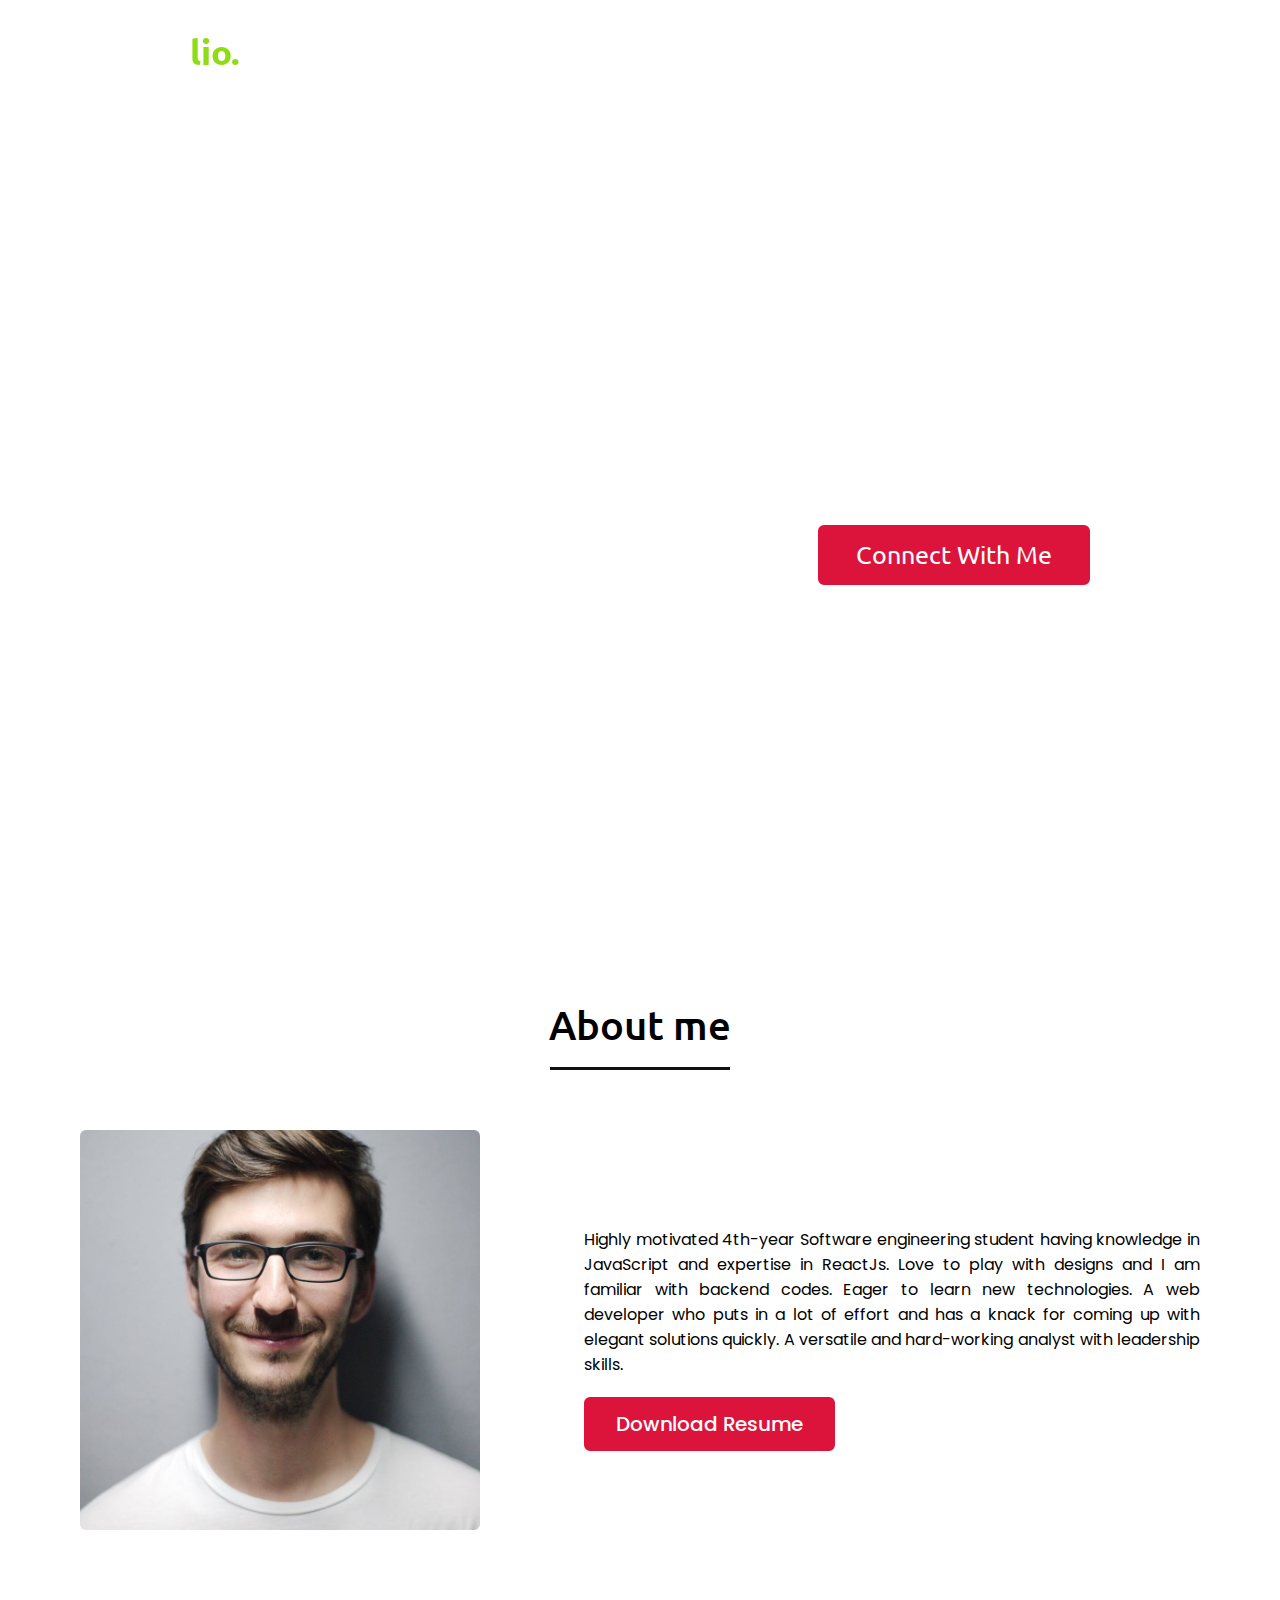
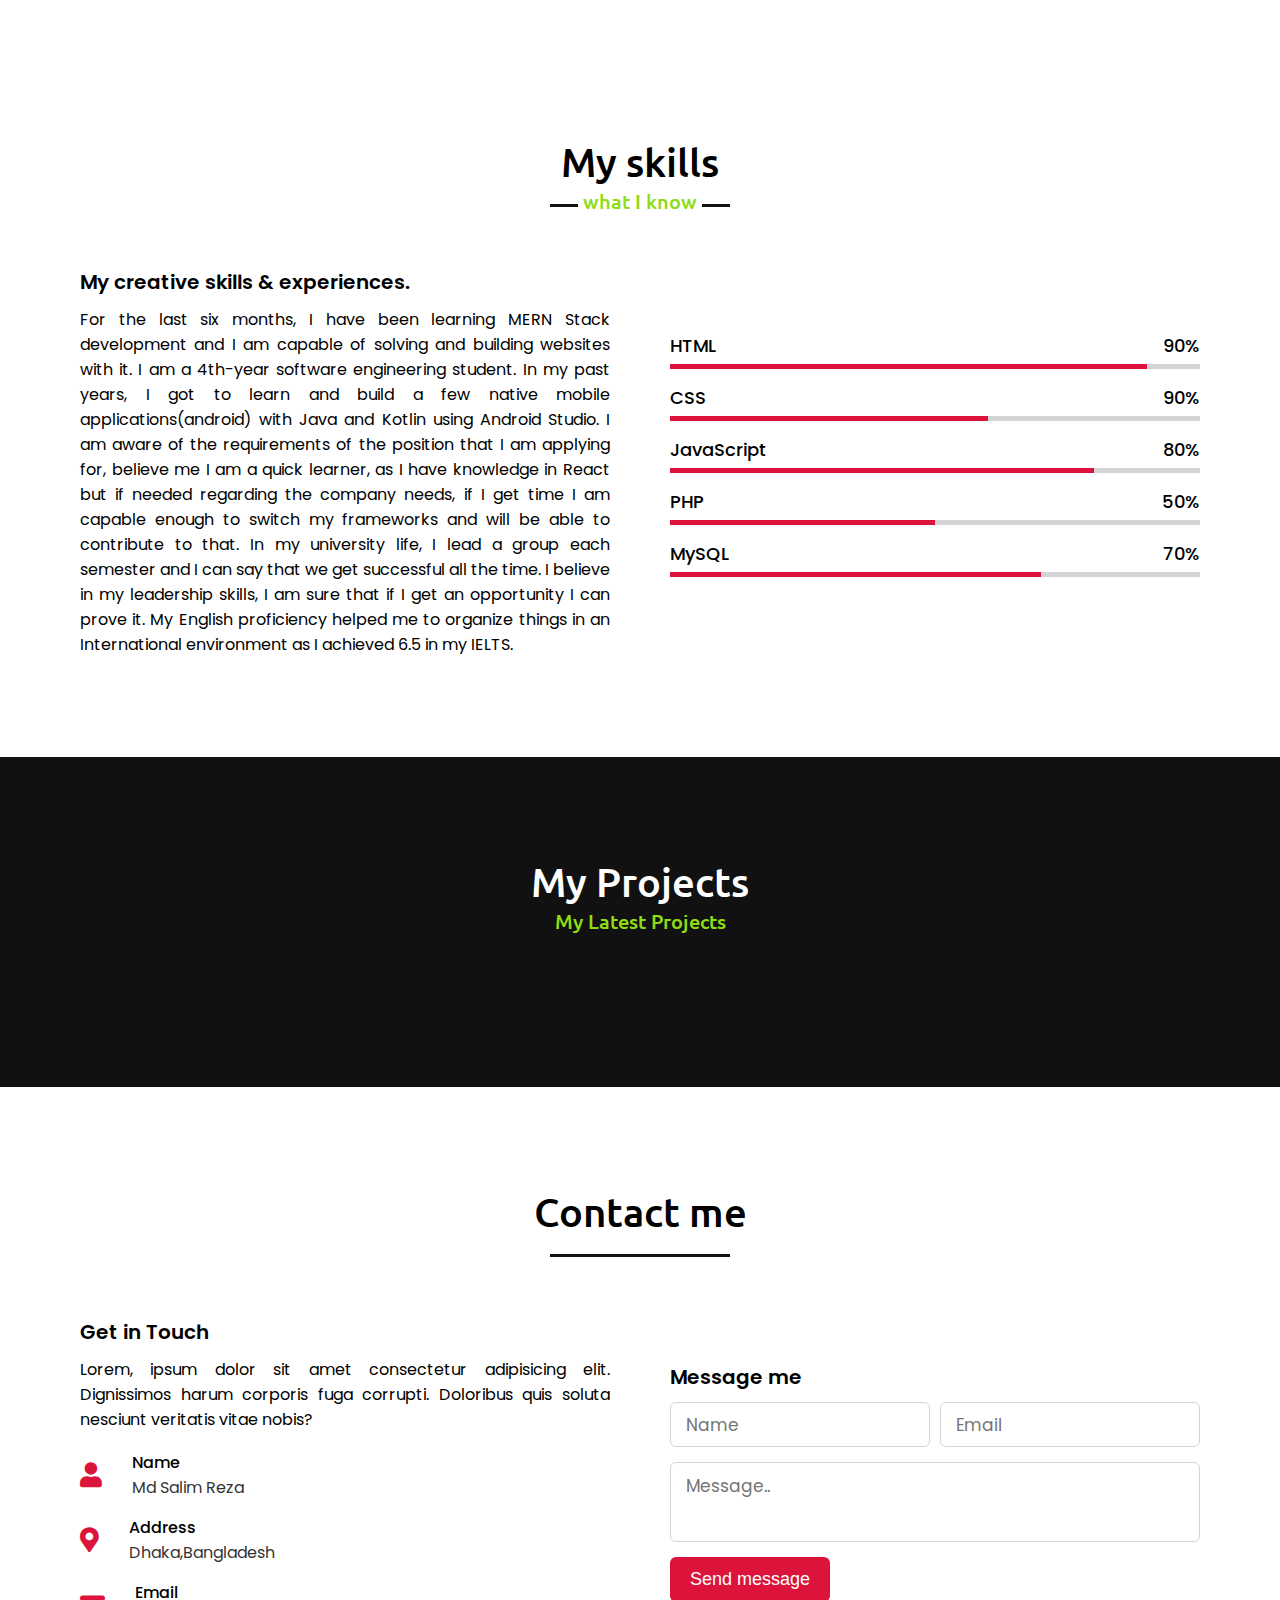
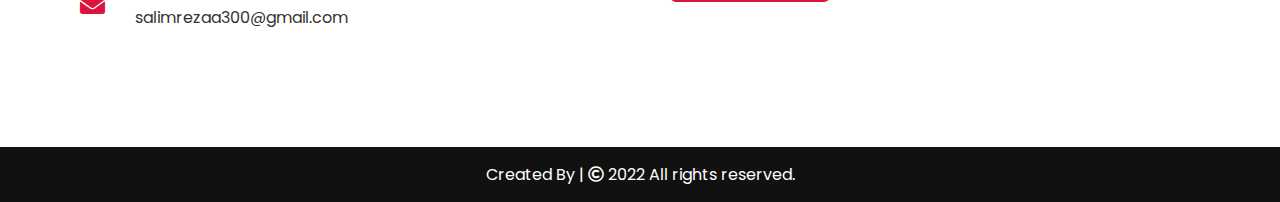
==== index.html @ 5f191856 "first commit" ====
<!DOCTYPE html>
<!-- Created By CodingNepal -->
<html lang="en">

<head>
    <meta charset="UTF-8">
    <meta name="viewport" content="width=device-width, initial-scale=1.0">
    <title>Portfolio Website</title>
    <link rel="stylesheet" href="style.css">
    <link rel="stylesheet" href="https://cdnjs.cloudflare.com/ajax/libs/font-awesome/5.15.3/css/all.min.css" />
    <script src="https://code.jquery.com/jquery-3.5.1.min.js"></script>
    <script src="https://cdnjs.cloudflare.com/ajax/libs/typed.js/2.0.11/typed.min.js"></script>
    <script src="https://cdnjs.cloudflare.com/ajax/libs/waypoints/4.0.1/jquery.waypoints.min.js"></script>
    <script src="https://cdnjs.cloudflare.com/ajax/libs/OwlCarousel2/2.3.4/owl.carousel.min.js"></script>
    <link rel="stylesheet"
        href="https://cdnjs.cloudflare.com/ajax/libs/OwlCarousel2/2.3.4/assets/owl.carousel.min.css" />


    <script type="text/javascript" src="https://cdn.jsdelivr.net/npm/@emailjs/browser@3/dist/email.min.js">
    </script>
    <script type="text/javascript">
        (function () {
            emailjs.init("8E5yQSajdC8ZIu3g-");
        })();
    </script>
</head>

<body>
    <div class="scroll-up-btn">
        <i class="fas fa-angle-up"></i>
    </div>
    <nav class="navbar">
        <div class="max-width">
            <div class="logo"><a href="#">Portfo<span>lio.</span></a></div>
            <ul class="menu">
                <li><a href="#home" class="menu-btn">Home</a></li>
                <li><a href="#about" class="menu-btn">About</a></li>
                <li><a href="#skills" class="menu-btn">Skills</a></li>
                <li><a href="#projects" class="menu-btn">Projects</a></li>
                <li><a href="#contact" class="menu-btn">Contact</a></li>
            </ul>
            <div class="menu-btn">
                <i class="fas fa-bars"></i>
            </div>
        </div>
    </nav>

    <!-- home section start -->
    <section class="home" id="home">
        <div class="max-width">
            <div class="home-content">
                <div class="text-1">Hello, my name is</div>
                <div class="text-2">Salim Reza</div>
                <div class="text-3">And I'm a <span class="typing"></span></div>
                <a href="https://www.linkedin.com/in/salim-reza--/" target="_blank">Connect With Me</a>
            </div>
        </div>
    </section>

    <!-- about section start -->
    <section class="about" id="about">
        <div class="max-width">
            <h2 class="title">About me</h2>
            <div class="about-content">
                <div class="column left">
                    <img src="images/profile-1.jpeg" alt="">
                </div>
                <div class="column right">
                    <div class="text"> <span class="typing-2"></span></div>
                    <p>Highly motivated 4th-year Software engineering student having knowledge in JavaScript and
                        expertise in ReactJs. Love to play with designs and I am familiar with backend codes. Eager to
                        learn new technologies. A web developer who puts in a lot of effort and has a knack for coming
                        up with elegant solutions quickly. A versatile and hard-working analyst with leadership skills.
                    </p>

                    <a href="https://drive.google.com/file/d/19lby3thLHNfz9wlQ3Qf02inWQ-HS63yX/view?usp=share_link"
                        target="_blank">Download
                        Resume</a>
                </div>
            </div>
        </div>
    </section>



    <!-- skills section start -->
    <section class="skills" id="skills">
        <div class="max-width">
            <h2 class="title">My skills</h2>
            <div class="skills-content">
                <div class="column left">
                    <div class="text">My creative skills & experiences.</div>
                    <p>For the last six months, I have been learning MERN Stack development and I am capable of solving
                        and building websites with it. I am a 4th-year software engineering student. In my past years, I
                        got to learn and build a few native mobile applications(android) with Java and Kotlin using
                        Android Studio. I am aware of the requirements of the position that I am applying for, believe
                        me I am a quick learner, as I have knowledge in React but if needed regarding the company needs,
                        if I get time I am capable enough to switch my frameworks and will be able to contribute to
                        that. In my university life, I lead a group each semester and I can say that we get successful
                        all the time. I believe in my leadership skills, I am sure that if I get an opportunity I can
                        prove it. My English proficiency helped me to organize things in an International environment as
                        I achieved 6.5 in my IELTS.</p>
                    <!-- <a href="#">Read more</a> -->
                </div>
                <div class="column right">
                    <div class="bars">
                        <div class="info">
                            <span>HTML</span>
                            <span>90%</span>
                        </div>
                        <div class="line html"></div>
                    </div>
                    <div class="bars">
                        <div class="info">
                            <span>CSS</span>
                            <span>90%</span>
                        </div>
                        <div class="line css"></div>
                    </div>
                    <div class="bars">
                        <div class="info">
                            <span>JavaScript</span>
                            <span>80%</span>
                        </div>
                        <div class="line js"></div>
                    </div>
                    <div class="bars">
                        <div class="info">
                            <span>PHP</span>
                            <span>50%</span>
                        </div>
                        <div class="line php"></div>
                    </div>
                    <div class="bars">
                        <div class="info">
                            <span>MySQL</span>
                            <span>70%</span>
                        </div>
                        <div class="line mysql"></div>
                    </div>
                </div>
            </div>
        </div>
    </section>

    <!-- teams section start -->
    <section class="teams" id="projects">
        <div class="max-width">
            <h2 class="title">My Projects</h2>
            <div class="carousel owl-carousel">
                <div class="card">
                    <div class="box">
                        <img src="images/haamar.png" alt="">
                        <div class="text">HaaMarBike</div>
                        <a href="https://assignment12-9d6d1.web.app/" target="_blank">Live Link</a>
                        <a href="https://assignment12-9d6d1.web.app/" target="_blank">GitHub</a>
                    </div>
                </div>
                <div class="card">
                    <div class="box">
                        <img src="images/AEROLEARN.png" alt="">
                        <div class="text">AeroLearn</div>
                        <a href="https://assignment12-9d6d1.web.app/" target="_blank">Live Link</a>
                        <a href="https://assignment12-9d6d1.web.app/" target="_blank">GitHub</a>
                    </div>
                </div>
                <div class="card">
                    <div class="box">
                        <img src="images/exploria.png" alt="">
                        <div class="text">Exploria </div>
                        <a href="https://assignment12-9d6d1.web.app/" target="_blank">Live Link</a>
                        <a href="https://assignment12-9d6d1.web.app/" target="_blank">GitHub</a>
                    </div>
                </div>
                <div class="card">
                    <div class="box">
                        <img src="images/haamar.png" alt="">
                        <div class="text">HaaMarBike</div>
                        <a href="https://assignment12-9d6d1.web.app/" target="_blank">Live Link</a>
                        <a href="https://assignment12-9d6d1.web.app/" target="_blank">GitHub</a>
                    </div>
                </div>
                <div class="card">
                    <div class="box">
                        <img src="images/haamar.png" alt="">
                        <div class="text">HaaMarBike</div>
                        <a href="https://assignment12-9d6d1.web.app/" target="_blank">Live Link</a>
                        <a href="https://assignment12-9d6d1.web.app/" target="_blank">GitHub</a>
                    </div>
                </div>
            </div>
        </div>
    </section>

    <!-- contact section start -->
    <section class="contact" id="contact">
        <div class="max-width">
            <h2 class="title">Contact me</h2>
            <div class="contact-content">
                <div class="column left">
                    <div class="text">Get in Touch</div>
                    <p>Lorem, ipsum dolor sit amet consectetur adipisicing elit. Dignissimos harum corporis fuga
                        corrupti. Doloribus quis soluta nesciunt veritatis vitae nobis?</p>
                    <div class="icons">
                        <div class="row">
                            <i class="fas fa-user"></i>
                            <div class="info">
                                <div class="head">Name</div>
                                <div class="sub-title">Md Salim Reza</div>
                            </div>
                        </div>
                        <div class="row">
                            <i class="fas fa-map-marker-alt"></i>
                            <div class="info">
                                <div class="head">Address</div>
                                <div class="sub-title">Dhaka,Bangladesh</div>
                            </div>
                        </div>
                        <div class="row">
                            <i class="fas fa-envelope"></i>
                            <div class="info">
                                <div class="head">Email</div>
                                <div class="sub-title">salimrezaa300@gmail.com</div>
                            </div>
                        </div>
                    </div>
                </div>
                <div class="column right">
                    <div class="text">Message me</div>
                    <form onsubmit="sendMail()" action="">
                        <div class="fields">
                            <div class="field name">
                                <input type="text" placeholder="Name" required id="name">
                            </div>
                            <div class="field email">
                                <input type="email" placeholder="Email" required id="email">
                            </div>
                        </div>

                        <div class="field textarea">
                            <textarea cols="30" rows="10" placeholder="Message.." required id="message"></textarea>
                        </div>
                        <div class="button-area">
                            <button type="submit">Send message</button>
                        </div>
                    </form>
                </div>
            </div>
        </div>
    </section>

    <!-- footer section start -->
    <footer>
        <span>Created By | <span class="far fa-copyright"></span> 2022 All
            rights reserved.</span>
    </footer>

    <script src="script.js"></script>



    </script>
</body>

</html>
---- style.css ----
/*  import google fonts */
@import url('https://fonts.googleapis.com/css2?family=Poppins:wght@400;500;600;700&family=Ubuntu:wght@400;500;700&display=swap');

* {
    margin: 0;
    padding: 0;
    box-sizing: border-box;
    text-decoration: none;
}

html {
    scroll-behavior: smooth;
}

/* custom scroll bar */
::-webkit-scrollbar {
    width: 10px;
}

::-webkit-scrollbar-track {
    background: #f1f1f1;
}

::-webkit-scrollbar-thumb {
    background: #888;
}

::-webkit-scrollbar-thumb:hover {
    background: #555;
}

/* all similar content styling codes */
section {
    padding: 100px 0;
}

.max-width {
    max-width: 1300px;
    padding: 0 80px;
    margin: auto;
}

.about,
.services,
.skills,
.teams,
.contact,
footer {
    font-family: 'Poppins', sans-serif;
}

.about .about-content,
.services .serv-content,
.skills .skills-content,
.contact .contact-content {
    display: flex;
    flex-wrap: wrap;
    align-items: center;
    justify-content: space-between;
}

section .title {
    position: relative;
    text-align: center;
    font-size: 40px;
    font-weight: 500;
    margin-bottom: 60px;
    padding-bottom: 20px;
    font-family: 'Ubuntu', sans-serif;
}

section .title::before {
    content: "";
    position: absolute;
    bottom: 0px;
    left: 50%;
    width: 180px;
    height: 3px;
    background: #111;
    transform: translateX(-50%);
}

section .title::after {
    position: absolute;
    bottom: -8px;
    left: 50%;
    font-size: 20px;
    color: rgb(143, 220, 20);
    padding: 0 5px;
    background: #fff;
    transform: translateX(-50%);
}

/* navbar styling */
.navbar {
    position: fixed;
    width: 100%;
    z-index: 999;
    padding: 30px 0;
    font-family: 'Ubuntu', sans-serif;
    transition: all 0.3s ease;
}

.navbar.sticky {
    padding: 15px 0;
    background: crimson;
}

.navbar .max-width {
    display: flex;
    align-items: center;
    justify-content: space-between;
}

.navbar .logo a {
    color: #fff;
    font-size: 35px;
    font-weight: 600;
}

.navbar .logo a span {
    color: rgb(143, 220, 20);
    transition: all 0.3s ease;
}

.navbar.sticky .logo a span {
    color: #fff;
}

.navbar .menu li {
    list-style: none;
    display: inline-block;
}

.navbar .menu li a {
    display: block;
    color: #fff;
    font-size: 18px;
    font-weight: 500;
    margin-left: 25px;
    transition: color 0.3s ease;
}

.navbar .menu li a:hover {
    color: crimson;
}

.navbar.sticky .menu li a:hover {
    color: #fff;
}

/* menu btn styling */
.menu-btn {
    color: #fff;
    font-size: 23px;
    cursor: pointer;
    display: none;
}

.scroll-up-btn {
    position: fixed;
    height: 45px;
    width: 42px;
    background: rgb(143, 220, 20);
    right: 30px;
    bottom: 10px;
    text-align: center;
    line-height: 45px;
    color: #fff;
    z-index: 9999;
    font-size: 30px;
    border-radius: 6px;
    border-bottom-width: 2px;
    cursor: pointer;
    opacity: 0;
    pointer-events: none;
    transition: all 0.3s ease;
}

.scroll-up-btn.show {
    bottom: 30px;
    opacity: 1;
    pointer-events: auto;
}

.scroll-up-btn:hover {
    filter: brightness(90%);
}


/* home section styling */
.home {
    display: flex;
    background: url("images/header.png") no-repeat center;
    height: 100vh;
    color: #fff;
    min-height: 500px;
    background-size: cover;
    background-attachment: fixed;
    font-family: 'Ubuntu', sans-serif;
}

.home .max-width {
    width: 100%;
    display: flex;
    justify-content: end;
}

.home .max-width .row {
    margin-right: 0;
}

.home .home-content .text-1 {
    font-size: 27px;
}

.home .home-content .text-2 {
    font-size: 75px;
    font-weight: 600;
    margin-left: -3px;
}

.home .home-content .text-3 {
    font-size: 40px;
    margin: 5px 0;
}

.home .home-content .text-3 span {
    color: rgb(143, 220, 20);
    font-weight: 500;
}

.home .home-content a {
    display: inline-block;
    background: crimson;
    color: #fff;
    font-size: 25px;
    padding: 12px 36px;
    margin-top: 20px;
    font-weight: 400;
    border-radius: 6px;
    border: 2px solid crimson;
    transition: all 0.3s ease;
}

.home .home-content a:hover {
    color: rgb(143, 220, 20);
    background: none;
}

/* about section styling */
.about .title::after {
    content: "";
}

.about .about-content .left {
    width: 45%;
}

.about .about-content .left img {
    height: 400px;
    width: 400px;
    object-fit: cover;
    border-radius: 6px;
}

.about .about-content .right {
    width: 55%;
}

.about .about-content .right .text {
    font-size: 25px;
    font-weight: 600;
    margin-bottom: 10px;
}

.about .about-content .right .text span {
    color: crimson;
}

.about .about-content .right p {
    text-align: justify;
}

.about .about-content .right a {
    display: inline-block;
    background: crimson;
    color: #fff;
    font-size: 20px;
    font-weight: 500;
    padding: 10px 30px;
    margin-top: 20px;
    border-radius: 6px;
    border: 2px solid crimson;
    transition: all 0.3s ease;
}

.about .about-content .right a:hover {
    color: crimson;
    background: none;
}

/* services section styling */
.services,
.teams {
    color: #fff;
    background: #111;
}

.services .title::before,
.teams .title::before {
    background: #fff;
}

.services .title::after,
.teams .title::after {
    background: #111;
    content: "what i provide";
}

.services .serv-content .card {
    width: calc(33% - 20px);
    background: #222;
    text-align: center;
    border-radius: 6px;
    padding: 50px 25px;
    cursor: pointer;
    transition: all 0.3s ease;
}

.services .serv-content .card:hover {
    background: crimson;
}

.services .serv-content .card .box {
    transition: all 0.3s ease;
}

.services .serv-content .card:hover .box {
    transform: scale(1.05);
}

.services .serv-content .card i {
    font-size: 50px;
    color: crimson;
    transition: color 0.3s ease;
}

.services .serv-content .card:hover i {
    color: #fff;
}

.services .serv-content .card .text {
    font-size: 25px;
    font-weight: 500;
    margin: 10px 0 7px 0;
}

/* skills section styling */

.skills .title::after {
    content: "what I know";
}

.skills .skills-content .column {
    width: calc(50% - 30px);
}

.skills .skills-content .left .text {
    font-size: 20px;
    font-weight: 600;
    margin-bottom: 10px;
}

.skills .skills-content .left p {
    text-align: justify;
}

.skills .skills-content .left a {
    display: inline-block;
    background: crimson;
    color: #fff;
    font-size: 18px;
    font-weight: 500;
    padding: 8px 16px;
    margin-top: 20px;
    border-radius: 6px;
    border: 2px solid crimson;
    transition: all 0.3s ease;
}

.skills .skills-content .left a:hover {
    color: crimson;
    background: none;
}

.skills .skills-content .right .bars {
    margin-bottom: 15px;
}

.skills .skills-content .right .info {
    display: flex;
    margin-bottom: 5px;
    align-items: center;
    justify-content: space-between;
}

.skills .skills-content .right span {
    font-weight: 500;
    font-size: 18px;
}

.skills .skills-content .right .line {
    height: 5px;
    width: 100%;
    background: lightgrey;
    position: relative;
}

.skills .skills-content .right .line::before {
    content: "";
    position: absolute;
    height: 100%;
    left: 0;
    top: 0;
    background: crimson;
}

.skills-content .right .html::before {
    width: 90%;
}

.skills-content .right .css::before {
    width: 60%;
}

.skills-content .right .js::before {
    width: 80%;
}

.skills-content .right .php::before {
    width: 50%;
}

.skills-content .right .mysql::before {
    width: 70%;
}

/* teams section styling */
.teams .title::after {
    content: "My Latest Projects";
}

.box a {
    text-decoration: none;
    font-size: 20px;
    color: rgb(143, 220, 20);
}

.teams .carousel .card {
    background: #222;
    border-radius: 6px;
    padding: 25px 35px;
    text-align: center;
    overflow: hidden;
    transition: all 0.3s ease;
}

.teams .carousel .card:hover {
    background: crimson;
}

.teams .carousel .card:hover a {
    color: white;
}

.teams .carousel .card .box {
    display: flex;
    flex-direction: column;
    align-items: center;
    justify-content: center;
    transition: all 0.3s ease;
}

.teams .carousel .card:hover .box {
    transform: scale(1.05);
}

.teams .carousel .card .text {
    font-size: 25px;
    font-weight: 500;
    margin: 10px 0 7px 0;
}

.teams .carousel .card img {
    height: 150px;
    width: 300px;
    object-fit: cover;
    border-radius: 0%;
    border: 5px solid crimson;
    transition: all 0.3s ease;
}

.teams .carousel .card:hover img {
    border-color: #fff;
}

.owl-dots {
    text-align: center;
    margin-top: 20px;
}

.owl-dot {
    height: 13px;
    width: 13px;
    margin: 0 5px;
    outline: none !important;
    border-radius: 50%;
    border: 2px solid crimson !important;
    transition: all 0.3s ease;
}

.owl-dot.active {
    width: 35px;
    border-radius: 14px;
}

.owl-dot.active,
.owl-dot:hover {
    background: crimson !important;
}

/* contact section styling */
.contact .title::after {
    content: "";
}

.contact .contact-content .column {
    width: calc(50% - 30px);
}

.contact .contact-content .text {
    font-size: 20px;
    font-weight: 600;
    margin-bottom: 10px;
}

.contact .contact-content .left p {
    text-align: justify;
}

.contact .contact-content .left .icons {
    margin: 10px 0;
}

.contact .contact-content .row {
    display: flex;
    height: 65px;
    align-items: center;
}

.contact .contact-content .row .info {
    margin-left: 30px;
}

.contact .contact-content .row i {
    font-size: 25px;
    color: crimson;
}

.contact .contact-content .info .head {
    font-weight: 500;
}

.contact .contact-content .info .sub-title {
    color: #333;
}

.contact .right form .fields {
    display: flex;
}

.contact .right form .field,
.contact .right form .fields .field {
    height: 45px;
    width: 100%;
    margin-bottom: 15px;
}

.contact .right form .textarea {
    height: 80px;
    width: 100%;
}

.contact .right form .name {
    margin-right: 10px;
}

.contact .right form .field input,
.contact .right form .textarea textarea {
    height: 100%;
    width: 100%;
    border: 1px solid lightgrey;
    border-radius: 6px;
    outline: none;
    padding: 0 15px;
    font-size: 17px;
    font-family: 'Poppins', sans-serif;
    transition: all 0.3s ease;
}

.contact .right form .field input:focus,
.contact .right form .textarea textarea:focus {
    border-color: #b3b3b3;
}

.contact .right form .textarea textarea {
    padding-top: 10px;
    resize: none;
}

.contact .right form .button-area {
    display: flex;
    align-items: center;
}

.right form .button-area button {
    color: #fff;
    display: block;
    width: 160px !important;
    height: 45px;
    outline: none;
    font-size: 18px;
    font-weight: 500;
    border-radius: 6px;
    cursor: pointer;
    flex-wrap: nowrap;
    background: crimson;
    border: 2px solid crimson;
    transition: all 0.3s ease;
}

.right form .button-area button:hover {
    color: crimson;
    background: none;
}

/* footer section styling */
footer {
    background: #111;
    padding: 15px 23px;
    color: #fff;
    text-align: center;
}

footer span a {
    color: crimson;
    text-decoration: none;
}

footer span a:hover {
    text-decoration: underline;
}


/* responsive media query start */
@media (max-width: 1104px) {
    .about .about-content .left img {
        height: 350px;
        width: 350px;
    }
}

@media (max-width: 991px) {
    .max-width {
        padding: 0 50px;
    }
}

@media (max-width: 947px) {
    .menu-btn {
        display: block;
        z-index: 999;
    }

    .menu-btn i.active:before {
        content: "\f00d";
    }

    .navbar .menu {
        position: fixed;
        height: 100vh;
        width: 100%;
        left: -100%;
        top: 0;
        background: #111;
        text-align: center;
        padding-top: 80px;
        transition: all 0.3s ease;
    }

    .navbar .menu.active {
        left: 0;
    }

    .navbar .menu li {
        display: block;
    }

    .navbar .menu li a {
        display: inline-block;
        margin: 20px 0;
        font-size: 25px;
    }

    .home .home-content .text-2 {
        font-size: 70px;
    }

    .home .home-content .text-3 {
        font-size: 35px;
    }

    .home .home-content a {
        font-size: 23px;
        padding: 10px 30px;
    }

    .max-width {
        max-width: 930px;
    }

    .about .about-content .column {
        width: 100%;
    }

    .about .about-content .left {
        display: flex;
        justify-content: center;
        margin: 0 auto 60px;
    }

    .about .about-content .right {
        flex: 100%;
    }

    .services .serv-content .card {
        width: calc(50% - 10px);
        margin-bottom: 20px;
    }

    .skills .skills-content .column,
    .contact .contact-content .column {
        width: 100%;
        margin-bottom: 35px;
    }
}

@media (max-width: 690px) {
    .max-width {
        padding: 0 23px;
    }

    .home .home-content .text-2 {
        font-size: 60px;
    }

    .home .home-content .text-3 {
        font-size: 32px;
    }

    .home .home-content a {
        font-size: 20px;
    }

    .services .serv-content .card {
        width: 100%;
    }
}

@media (max-width: 500px) {
    .home .home-content .text-2 {
        font-size: 50px;
    }

    .home .home-content .text-3 {
        font-size: 27px;
    }

    .about .about-content .right .text,
    .skills .skills-content .left .text {
        font-size: 19px;
    }

    .contact .right form .fields {
        flex-direction: column;
    }

    .contact .right form .name,
    .contact .right form .email {
        margin: 0;
    }

    .right form .error-box {
        width: 150px;
    }

    .scroll-up-btn {
        right: 15px;
        bottom: 15px;
        height: 38px;
        width: 35px;
        font-size: 23px;
        line-height: 38px;
    }
}
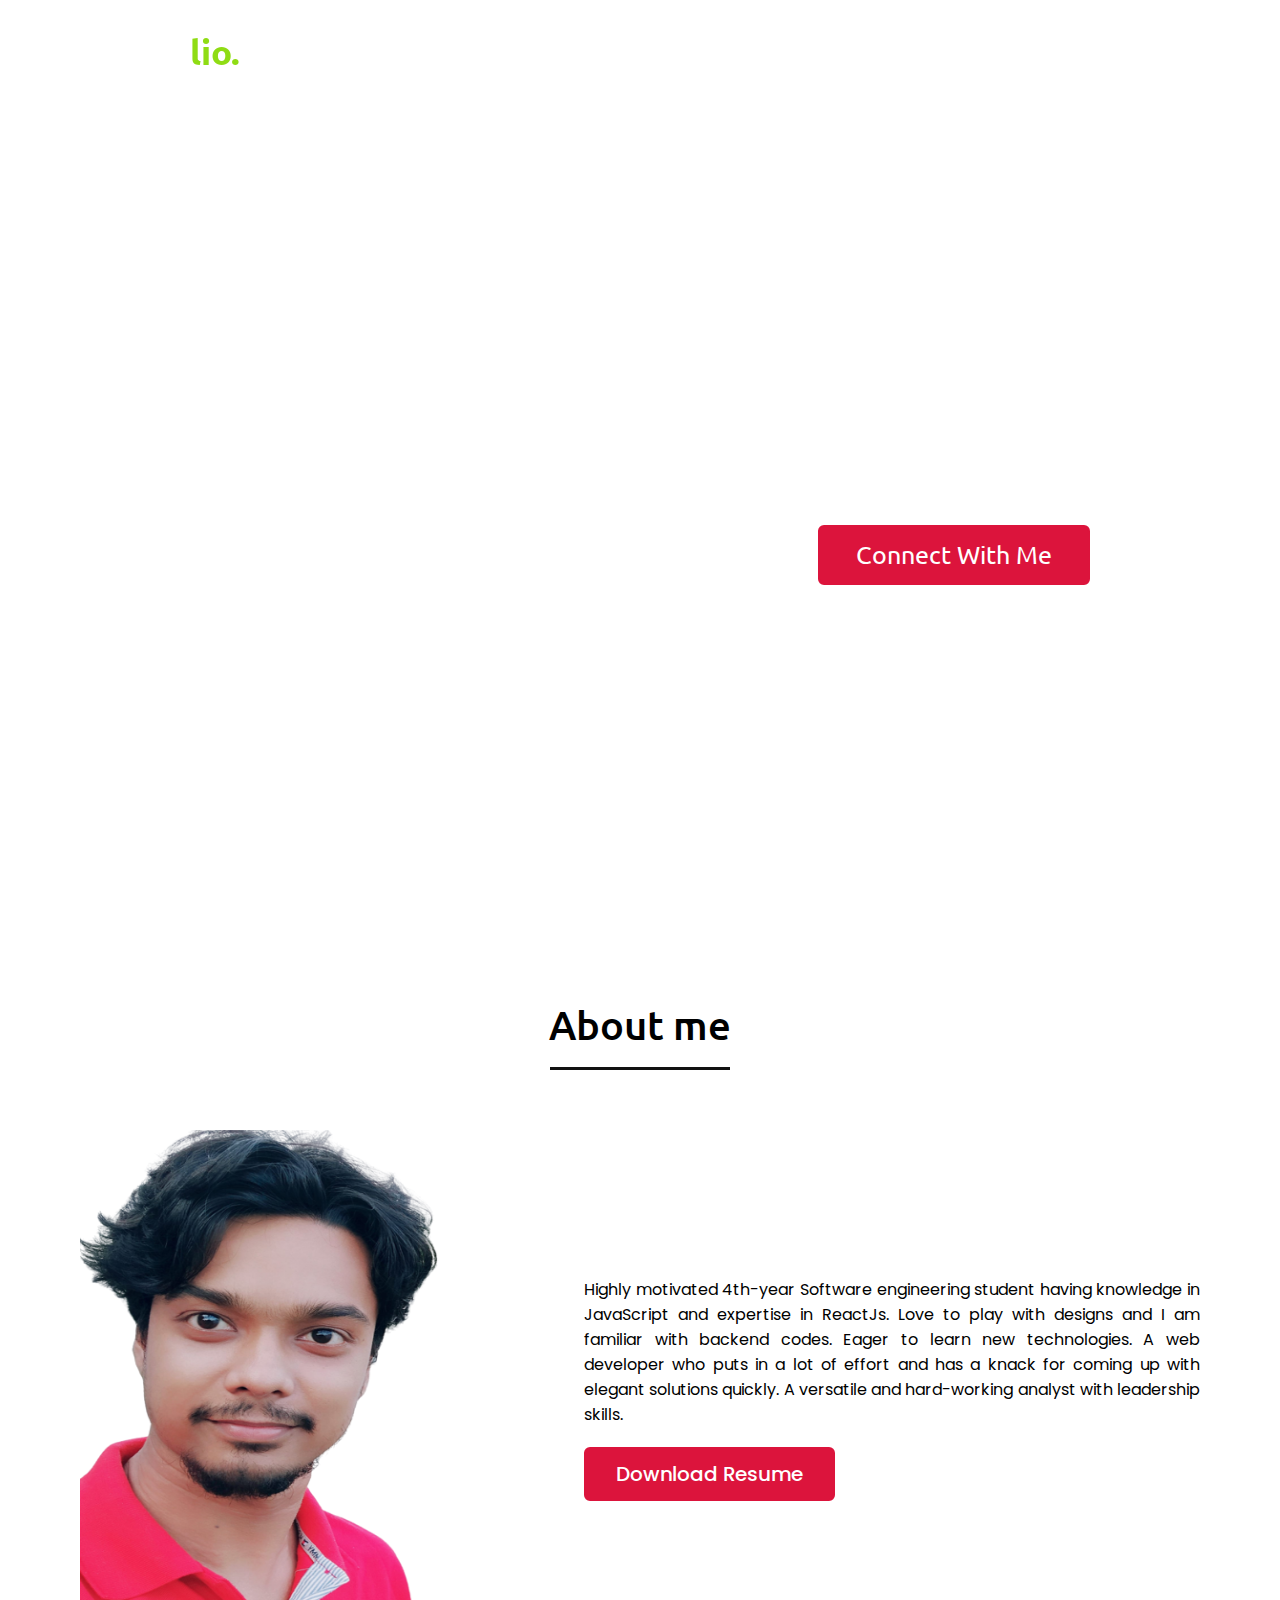
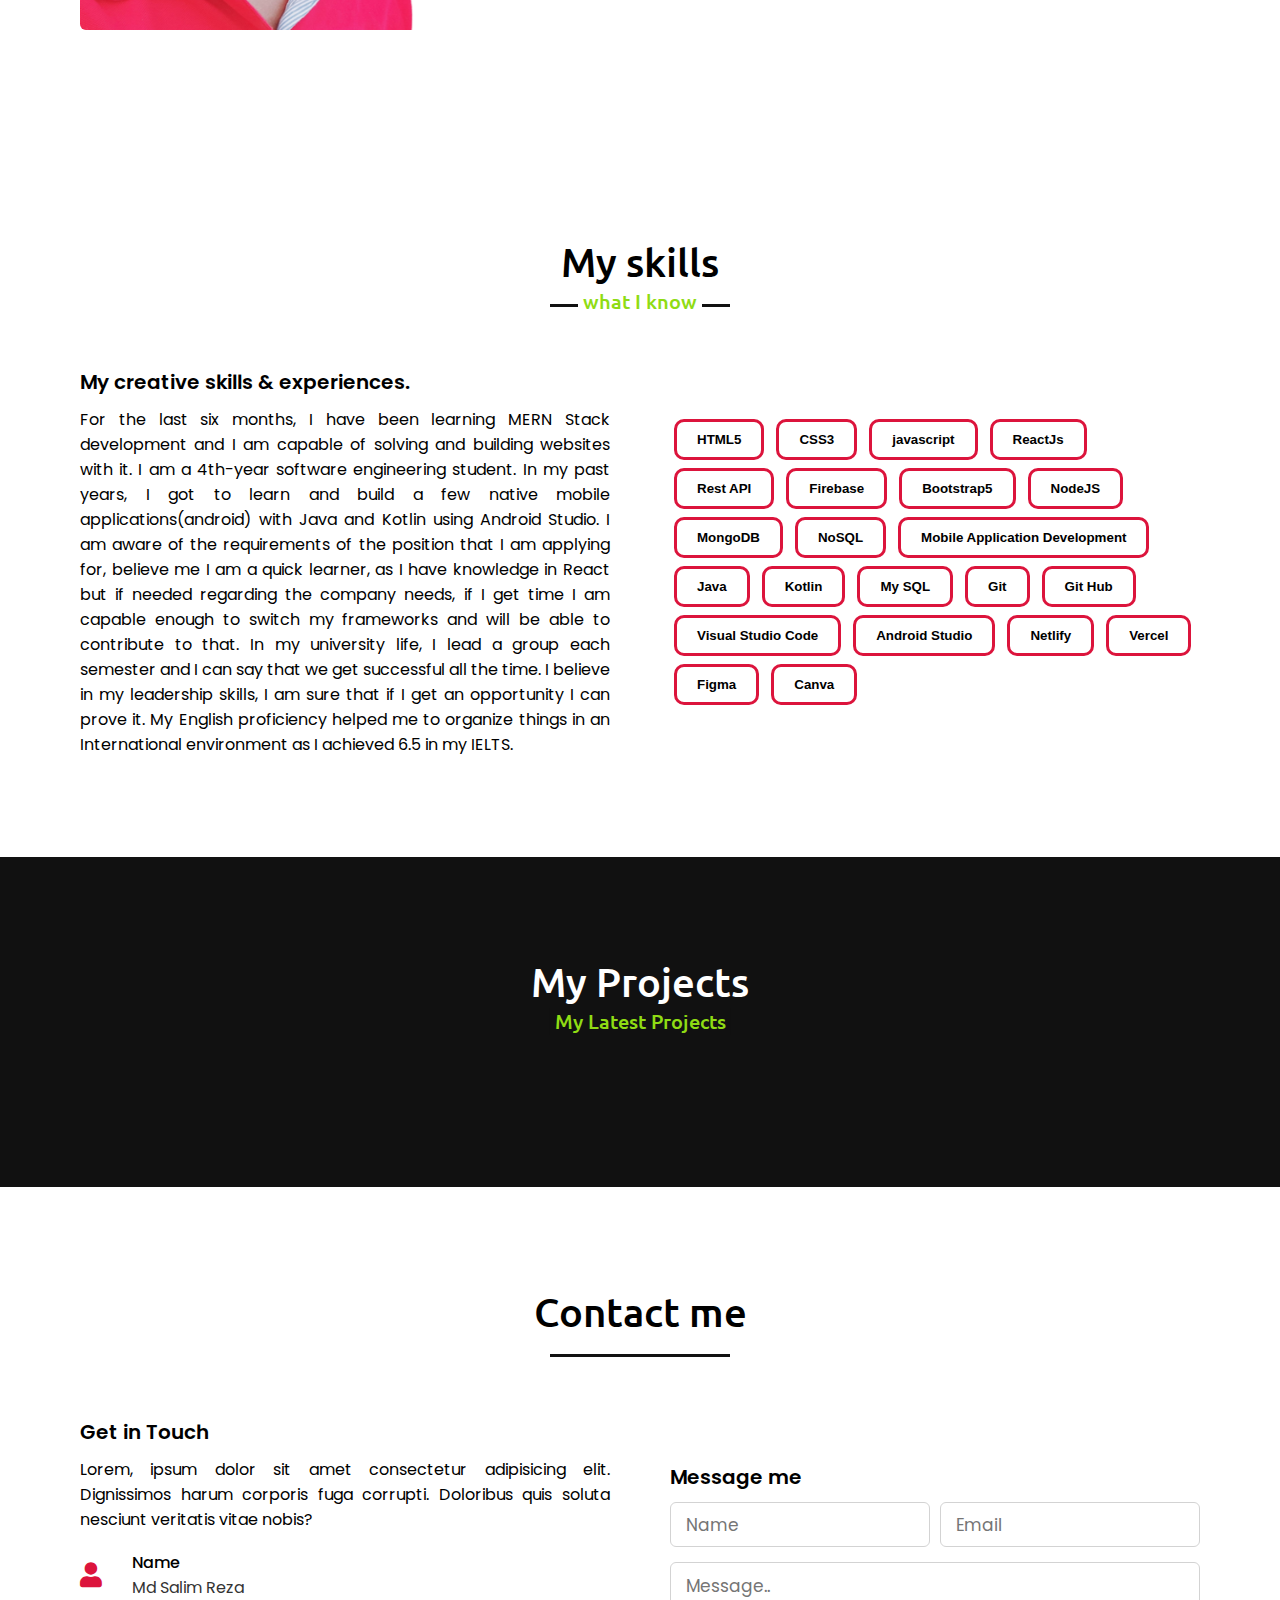
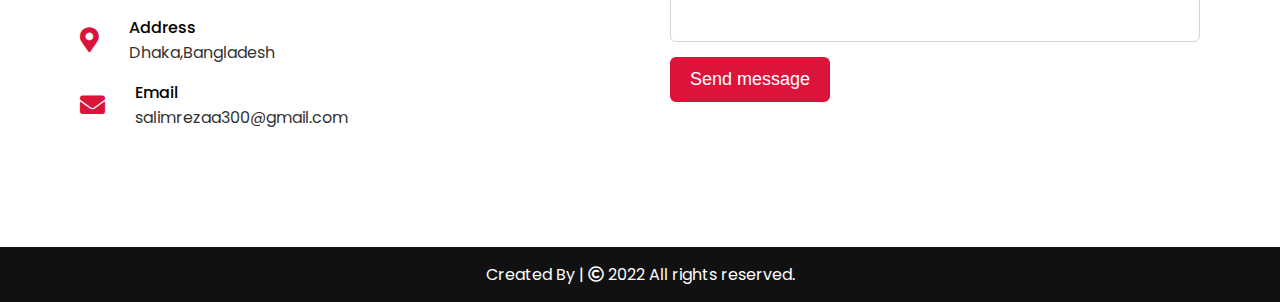
==== commit 29f28a68: "done for today" ====
--- a/index.html
+++ b/index.html
@@ -16,6 +16,12 @@
         href="https://cdnjs.cloudflare.com/ajax/libs/OwlCarousel2/2.3.4/assets/owl.carousel.min.css" />
 
 
+
+
+    <!-- <link href="https://cdn.jsdelivr.net/npm/daisyui@2.43.0/dist/full.css" rel="stylesheet" type="text/css" />
+    <script src="https://cdn.tailwindcss.com"></script> -->
+
+
     <script type="text/javascript" src="https://cdn.jsdelivr.net/npm/@emailjs/browser@3/dist/email.min.js">
     </script>
     <script type="text/javascript">
@@ -30,10 +36,10 @@
         <i class="fas fa-angle-up"></i>
     </div>
     <nav class="navbar">
-        <div class="max-width">
+        <div class="max-width ">
             <div class="logo"><a href="#">Portfo<span>lio.</span></a></div>
             <ul class="menu">
-                <li><a href="#home" class="menu-btn">Home</a></li>
+                <li><a href=" #home" class="menu-btn">Home</a></li>
                 <li><a href="#about" class="menu-btn">About</a></li>
                 <li><a href="#skills" class="menu-btn">Skills</a></li>
                 <li><a href="#projects" class="menu-btn">Projects</a></li>
@@ -63,7 +69,7 @@
             <h2 class="title">About me</h2>
             <div class="about-content">
                 <div class="column left">
-                    <img src="images/profile-1.jpeg" alt="">
+                    <img src="images/salim.png" alt="">
                 </div>
                 <div class="column right">
                     <div class="text"> <span class="typing-2"></span></div>
@@ -103,47 +109,41 @@
                     <!-- <a href="#">Read more</a> -->
                 </div>
                 <div class="column right">
-                    <div class="bars">
-                        <div class="info">
-                            <span>HTML</span>
-                            <span>90%</span>
-                        </div>
-                        <div class="line html"></div>
-                    </div>
-                    <div class="bars">
-                        <div class="info">
-                            <span>CSS</span>
-                            <span>90%</span>
-                        </div>
-                        <div class="line css"></div>
-                    </div>
-                    <div class="bars">
-                        <div class="info">
-                            <span>JavaScript</span>
-                            <span>80%</span>
-                        </div>
-                        <div class="line js"></div>
-                    </div>
-                    <div class="bars">
-                        <div class="info">
-                            <span>PHP</span>
-                            <span>50%</span>
-                        </div>
-                        <div class="line php"></div>
-                    </div>
-                    <div class="bars">
-                        <div class="info">
-                            <span>MySQL</span>
-                            <span>70%</span>
-                        </div>
-                        <div class="line mysql"></div>
-                    </div>
-                </div>
-            </div>
-        </div>
-    </section>
-
-    <!-- teams section start -->
+                    <div class="">
+                        <div class="cols mb-3 ">
+
+                            <button class="btn btn-outline btn-secondary  s">HTML5</button>
+                            <button class="btn btn-outline btn-secondary mb-3 s ">CSS3</button>
+                            <button class="btn btn-outline btn-secondary mb-3 s ">javascript</button>
+                            <button class="btn btn-outline btn-secondary mb-3 s">ReactJs</button>
+                            <button class="btn btn-outline btn-secondary mb-3 s">Rest API</button>
+                            <button class="btn btn-outline btn-secondary mb-3 s">Firebase</button>
+                            <button class="btn btn-outline btn-secondary mb-3 s">Bootstrap5</button>
+                            <button class="btn btn-outline btn-secondary mb-3 s">NodeJS</button>
+                            <button class="btn btn-outline btn-secondary mb-3 s">MongoDB</button>
+                            <button class="btn btn-outline btn-secondary mb-3 s">NoSQL</button>
+                            <button class="btn btn-outline btn-secondary mb-3 s">Mobile Application Development</button>
+                            <button class="btn btn-outline btn-secondary mb-3 s">Java</button>
+                            <button class="btn btn-outline btn-secondary mb-3 s">Kotlin</button>
+                            <button class="btn btn-outline btn-secondary mb-3 s">My SQL</button>
+                            <button class="btn btn-outline btn-secondary mb-3 s">Git</button>
+                            <button class="btn btn-outline btn-secondary mb-3 s">Git Hub</button>
+                            <button class="btn btn-outline btn-secondary mb-3 s">Visual Studio Code</button>
+                            <button class="btn btn-outline btn-secondary mb-3 s">Android Studio</button>
+                            <button class="btn btn-outline btn-secondary mb-3 s">Netlify</button>
+                            <button class="btn btn-outline btn-secondary mb-3 s">Vercel</button>
+                            <button class="btn btn-outline btn-secondary mb-3 s">Figma</button>
+                            <button class="btn btn-outline btn-secondary mb-3 s">Canva</button>
+
+
+                        </div>
+                    </div>
+                </div>
+            </div>
+        </div>
+    </section>
+
+    <!-- project section start -->
     <section class="teams" id="projects">
         <div class="max-width">
             <h2 class="title">My Projects</h2>
@@ -152,42 +152,30 @@
                     <div class="box">
                         <img src="images/haamar.png" alt="">
                         <div class="text">HaaMarBike</div>
-                        <a href="https://assignment12-9d6d1.web.app/" target="_blank">Live Link</a>
-                        <a href="https://assignment12-9d6d1.web.app/" target="_blank">GitHub</a>
+                        <a class="a" href="https://assignment12-9d6d1.web.app/" target="_blank">Live Link</a>
+                        <a class="a" href="https://assignment12-9d6d1.web.app/" target="_blank">GitHub</a>
+                        <button><a class="btn" href="/as1.html">Details</a></button>
                     </div>
                 </div>
                 <div class="card">
                     <div class="box">
                         <img src="images/AEROLEARN.png" alt="">
                         <div class="text">AeroLearn</div>
-                        <a href="https://assignment12-9d6d1.web.app/" target="_blank">Live Link</a>
-                        <a href="https://assignment12-9d6d1.web.app/" target="_blank">GitHub</a>
+                        <a class="a" href="https://assignment12-9d6d1.web.app/" target="_blank">Live Link</a>
+                        <a class="a" href="https://assignment12-9d6d1.web.app/" target="_blank">GitHub</a>
+                        <button><a class="btn" href="/as3.html">Details</a></button>
                     </div>
                 </div>
                 <div class="card">
                     <div class="box">
                         <img src="images/exploria.png" alt="">
                         <div class="text">Exploria </div>
-                        <a href="https://assignment12-9d6d1.web.app/" target="_blank">Live Link</a>
-                        <a href="https://assignment12-9d6d1.web.app/" target="_blank">GitHub</a>
-                    </div>
-                </div>
-                <div class="card">
-                    <div class="box">
-                        <img src="images/haamar.png" alt="">
-                        <div class="text">HaaMarBike</div>
-                        <a href="https://assignment12-9d6d1.web.app/" target="_blank">Live Link</a>
-                        <a href="https://assignment12-9d6d1.web.app/" target="_blank">GitHub</a>
-                    </div>
-                </div>
-                <div class="card">
-                    <div class="box">
-                        <img src="images/haamar.png" alt="">
-                        <div class="text">HaaMarBike</div>
-                        <a href="https://assignment12-9d6d1.web.app/" target="_blank">Live Link</a>
-                        <a href="https://assignment12-9d6d1.web.app/" target="_blank">GitHub</a>
-                    </div>
-                </div>
+                        <a class="a" href="https://assignment12-9d6d1.web.app/" target="_blank">Live Link</a>
+                        <a class="a" href="https://assignment12-9d6d1.web.app/" target="_blank">GitHub</a>
+                        <button><a class="btn" href="/as3.html">Details</a></button>
+                    </div>
+                </div>
+
             </div>
         </div>
     </section>
--- a/style.css
+++ b/style.css
@@ -127,10 +127,18 @@
     color: #fff;
 }
 
+.menu {
+    position: sticky;
+    display: flex;
+    flex-direction: row-reverse;
+}
+
 .navbar .menu li {
     list-style: none;
-    display: inline-block;
-}
+    display: flex;
+
+}
+
 
 .navbar .menu li a {
     display: block;
@@ -258,9 +266,9 @@
 }
 
 .about .about-content .left img {
-    height: 400px;
+    height: 500px;
     width: 400px;
-    object-fit: cover;
+
     border-radius: 6px;
 }
 
@@ -358,6 +366,30 @@
 
 /* skills section styling */
 
+.s {
+    background: white;
+    color: black;
+    border: solid crimson;
+    border-radius: 10px;
+    padding: 10px 20px 10px 20px;
+    margin: 3px;
+    font-weight: 600;
+
+}
+
+.s:hover {
+    background: crimson;
+    color: white;
+    border: solid crimson;
+    border-radius: 10px;
+    padding: 10px 20px 10px 20px;
+    margin: 3px;
+    font-weight: 600;
+    font-size: 20px;
+
+
+}
+
 .skills .title::after {
     content: "what I know";
 }
@@ -446,14 +478,40 @@
     width: 70%;
 }
 
-/* teams section styling */
+/* projects section styling */
+.btn {
+    background: white;
+    color: black;
+    border: solid crimson;
+    border-radius: 10px;
+    padding: 10px 20px 10px 20px;
+    font-weight: 600;
+    margin: 4px;
+
+}
+
+.btn:hover {
+    background: crimson;
+    color: white;
+    border: solid crimson;
+    border-radius: 10px;
+    padding: 10px 20px 10px 20px;
+    margin: 3px;
+    font-weight: 600;
+    font-size: 20px;
+
+
+}
+
+
 .teams .title::after {
     content: "My Latest Projects";
 }
 
-.box a {
+.box .a {
     text-decoration: none;
     font-size: 20px;
+    margin-bottom: 10px;
     color: rgb(143, 220, 20);
 }
 
